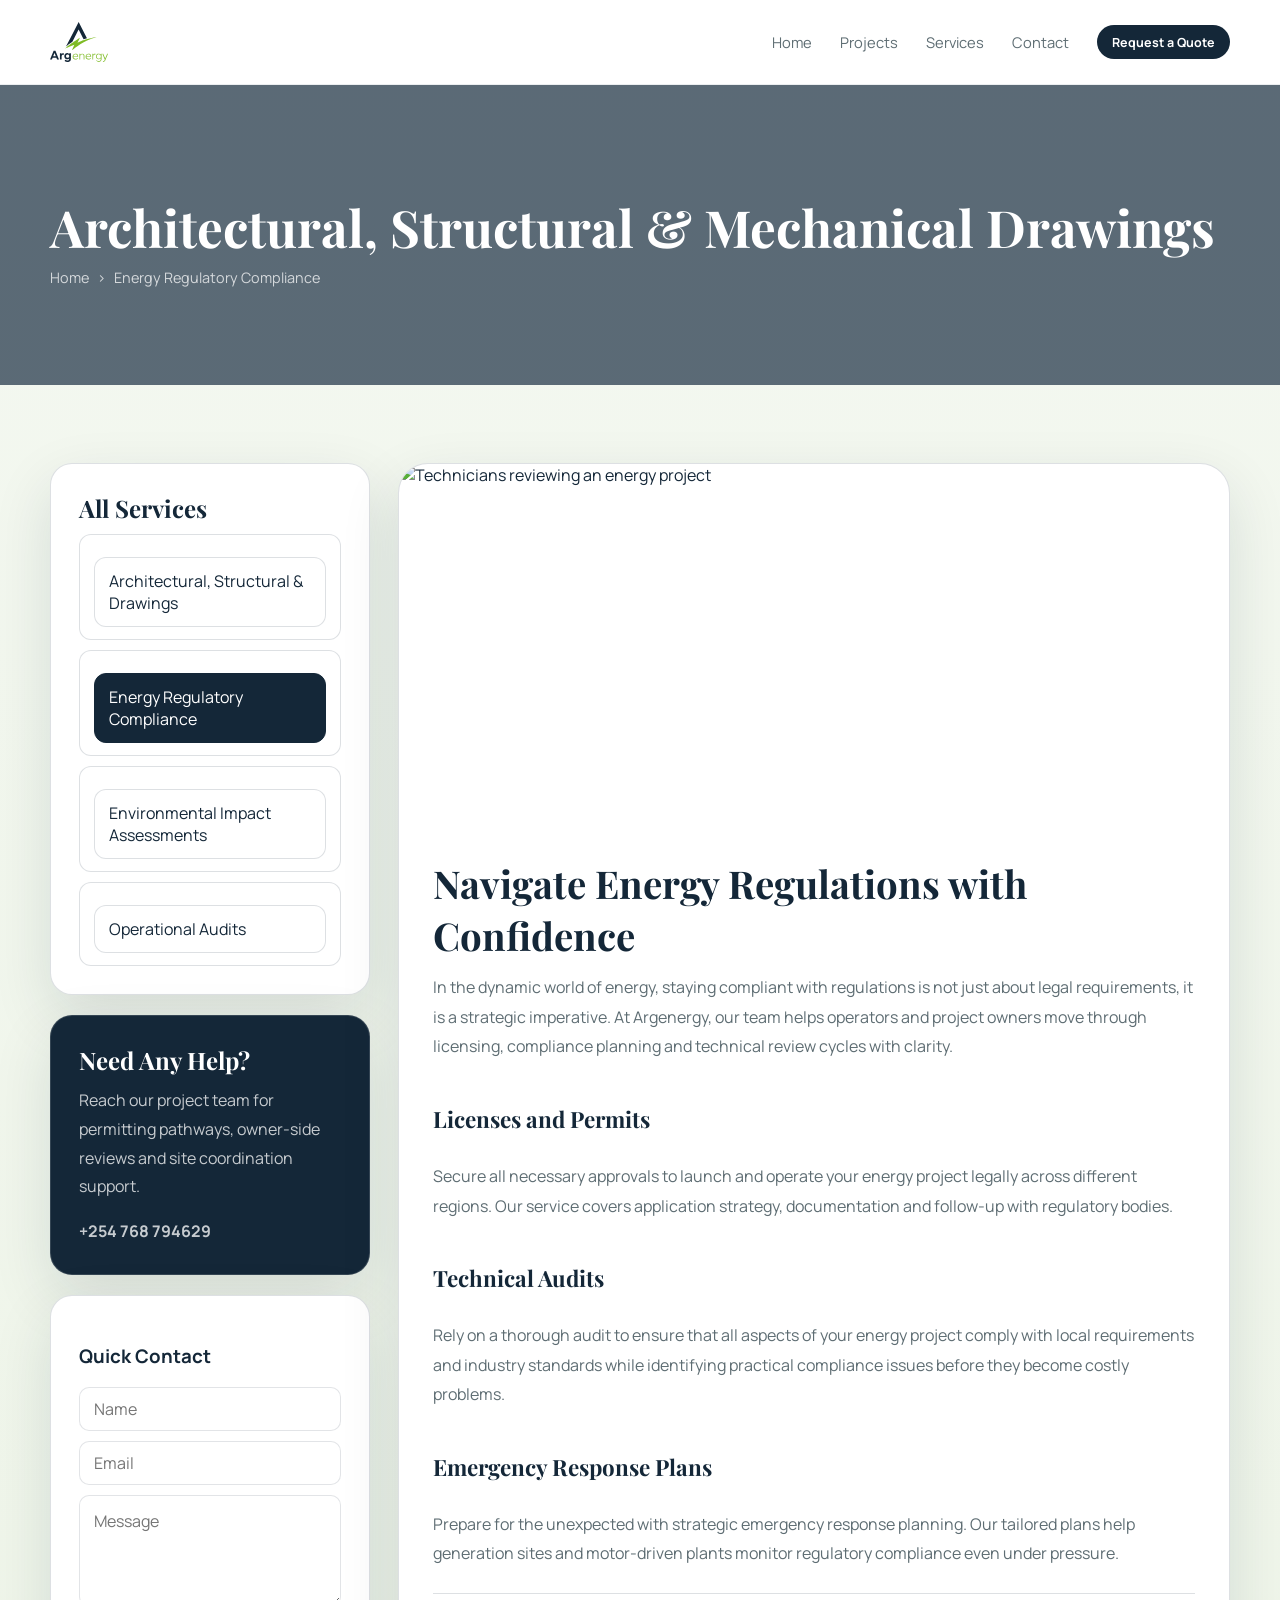
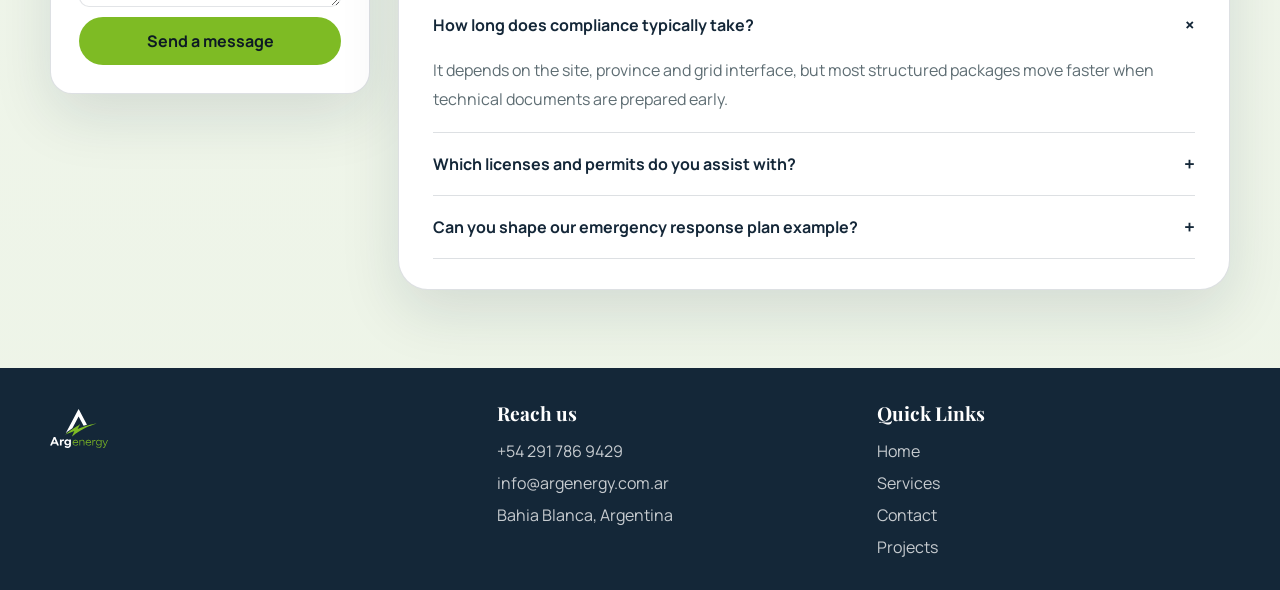
==== compliance.html @ d361cc93 "Initial Argenergy site" ====
<!DOCTYPE html>
<html lang="en">
<head>
  <meta charset="UTF-8">
  <meta name="viewport" content="width=device-width, initial-scale=1.0">
  <title>Argenergy | Compliance</title>
  <link rel="preconnect" href="https://fonts.googleapis.com">
  <link rel="preconnect" href="https://fonts.gstatic.com" crossorigin>
  <link
    href="https://fonts.googleapis.com/css2?family=Manrope:wght@400;500;600;700;800&family=Playfair+Display:wght@600;700;800&display=swap"
    rel="stylesheet"
  >
  <link rel="stylesheet" href="./styles.css">
</head>
<body class="page-body">
  <header class="site-header">
    <div class="wrap">
      <a class="brand" href="./index.html">
        <img class="brand-mark" src="./argenergy-logo.svg" alt="Argenergy logo">
      </a>
      <button class="menu-toggle" type="button" data-menu-toggle aria-label="Toggle navigation">Menu</button>
      <nav class="main-nav" aria-label="Primary">
        <a href="./index.html">Home</a>
        <a href="./projects.html">Projects</a>
        <a href="./services.html">Services</a>
        <a href="./contact.html">Contact</a>
        <a class="button button-small button-navy" href="./contact.html">Request a Quote</a>
      </nav>
    </div>
  </header>

  <main>
    <section class="hero-banner" style="background-image: linear-gradient(180deg, rgba(7,37,68,0.34), rgba(7,37,68,0.34)), url('https://images.unsplash.com/photo-1581092919535-7146ff1a5902?auto=format&fit=crop&w=1600&q=80');">
      <div class="wrap">
        <h2>Architectural, Structural & Mechanical Drawings</h2>
        <div class="breadcrumbs"><span>Home</span><span>&gt;</span><span>Energy Regulatory Compliance</span></div>
      </div>
    </section>

    <section class="section">
      <div class="wrap article-layout">
        <aside class="sidebar-stack">
          <div class="sidebar-card">
            <h3>All Services</h3>
            <ul class="service-menu">
              <li><a href="./compliance.html">Architectural, Structural & Drawings</a></li>
              <li><a class="is-active" href="./compliance.html">Energy Regulatory Compliance</a></li>
              <li><a href="./services.html">Environmental Impact Assessments</a></li>
              <li><a href="./projects.html">Operational Audits</a></li>
            </ul>
          </div>

          <div class="sidebar-card dark">
            <h3>Need Any Help?</h3>
            <p>Reach our project team for permitting pathways, owner-side reviews and site coordination support.</p>
            <p style="margin-top: 16px; font-weight: 700;">+254 768 794629</p>
          </div>

          <div class="form-card">
            <h3>Quick Contact</h3>
            <form class="mini-contact">
              <input type="text" placeholder="Name">
              <input type="email" placeholder="Email">
              <textarea placeholder="Message"></textarea>
              <button class="button button-primary" type="button">Send a message</button>
            </form>
          </div>
        </aside>

        <article class="article-main">
          <img
            src="https://images.unsplash.com/photo-1581092921461-39b9d08a9b7b?auto=format&fit=crop&w=1400&q=80"
            alt="Technicians reviewing an energy project"
          >
          <div class="article-body">
            <h2>Navigate Energy Regulations with Confidence</h2>
            <div class="article-copy">
              <p>
                In the dynamic world of energy, staying compliant with regulations is not just about legal requirements,
                it is a strategic imperative. At Argenergy, our team helps operators and project owners move through licensing,
                compliance planning and technical review cycles with clarity.
              </p>
              <h3>Licenses and Permits</h3>
              <p>
                Secure all necessary approvals to launch and operate your energy project legally across different regions.
                Our service covers application strategy, documentation and follow-up with regulatory bodies.
              </p>
              <h3>Technical Audits</h3>
              <p>
                Rely on a thorough audit to ensure that all aspects of your energy project comply with local requirements
                and industry standards while identifying practical compliance issues before they become costly problems.
              </p>
              <h3>Emergency Response Plans</h3>
              <p>
                Prepare for the unexpected with strategic emergency response planning. Our tailored plans help generation
                sites and motor-driven plants monitor regulatory compliance even under pressure.
              </p>
            </div>

            <div class="faq-list">
              <div class="faq-item" data-accordion>
                <button class="faq-trigger" type="button"><span>How long does compliance typically take?</span><span>+</span></button>
                <div class="faq-panel">It depends on the site, province and grid interface, but most structured packages move faster when technical documents are prepared early.</div>
              </div>
              <div class="faq-item" data-accordion>
                <button class="faq-trigger" type="button"><span>Which licenses and permits do you assist with?</span><span>+</span></button>
                <div class="faq-panel">We assist with owner-side preparation for environmental, municipal, provincial and operating approvals tied to industrial energy facilities.</div>
              </div>
              <div class="faq-item" data-accordion>
                <button class="faq-trigger" type="button"><span>Can you shape our emergency response plan example?</span><span>+</span></button>
                <div class="faq-panel">Yes. We adapt response structures to the fuel type, layout, staffing model and external-response environment of the site.</div>
              </div>
            </div>
          </div>
        </article>
      </div>
    </section>
  </main>

  <footer class="footer">
    <div class="wrap">
      <div>
        <a class="brand" href="./index.html">
          <img class="brand-mark" src="./argenergy-logo-on-dark.svg" alt="Argenergy logo">
        </a>
      </div>
      <div>
        <h4>Reach us</h4>
        <ul>
          <li>+54 291 786 9429</li>
          <li>info@argenergy.com.ar</li>
          <li>Bahia Blanca, Argentina</li>
        </ul>
      </div>
      <div>
        <h4>Quick Links</h4>
        <ul>
          <li><a href="./index.html">Home</a></li>
          <li><a href="./services.html">Services</a></li>
          <li><a href="./contact.html">Contact</a></li>
          <li><a href="./projects.html">Projects</a></li>
        </ul>
      </div>
    </div>
  </footer>

  <script src="./script.js"></script>
</body>
</html>
---- styles.css ----
:root {
  --navy: #142738;
  --navy-deep: #0d1a24;
  --navy-soft: #355467;
  --gold: #7ebb24;
  --gold-deep: #679d1e;
  --sky: #f3f8f0;
  --sky-strong: #e2eddc;
  --ink: #142738;
  --muted: #5e6d73;
  --white: #ffffff;
  --line: rgba(20, 39, 56, 0.14);
  --line-strong: rgba(255, 255, 255, 0.16);
  --card-shadow: 0 22px 60px rgba(20, 39, 56, 0.12);
  --hero-shadow: inset 0 0 0 999px rgba(20, 39, 56, 0.5);
  --radius-lg: 30px;
  --radius-md: 22px;
  --radius-sm: 14px;
  --container: 1180px;
}

* {
  box-sizing: border-box;
}

html {
  scroll-behavior: smooth;
}

body {
  margin: 0;
  font-family: "Manrope", sans-serif;
  color: var(--ink);
  background: var(--sky);
}

img {
  display: block;
  max-width: 100%;
}

a {
  color: inherit;
  text-decoration: none;
}

button,
input,
select,
textarea {
  font: inherit;
}

.page-body {
  background: linear-gradient(180deg, #f4f8f1 0%, #edf4e7 100%);
}

.components-body {
  background: #f0f2ec;
}

.mockup-body {
  min-height: 100vh;
  background: linear-gradient(135deg, #142738 0%, #36513f 48%, #edf2e8 48%, #ffffff 100%);
}

.wrap {
  width: min(calc(100% - 36px), var(--container));
  margin: 0 auto;
}

.site-header {
  background: var(--white);
  border-bottom: 1px solid rgba(7, 38, 69, 0.08);
  position: sticky;
  top: 0;
  z-index: 20;
}

.site-header .wrap {
  display: flex;
  align-items: center;
  justify-content: space-between;
  gap: 24px;
  min-height: 84px;
}

.brand {
  display: inline-flex;
  align-items: center;
  gap: 0;
}

.brand-mark {
  width: 58px;
  height: 58px;
  object-fit: contain;
  flex: 0 0 auto;
}

.menu-toggle {
  display: none;
  width: 48px;
  height: 48px;
  border: 1px solid var(--line);
  border-radius: 14px;
  background: var(--white);
  color: var(--navy);
}

.main-nav {
  display: flex;
  align-items: center;
  gap: 28px;
  font-size: 0.92rem;
  color: var(--muted);
}

.main-nav a:hover,
.main-nav a:focus-visible {
  color: var(--navy);
}

.button {
  display: inline-flex;
  align-items: center;
  justify-content: center;
  min-height: 48px;
  padding: 0 22px;
  border-radius: 999px;
  border: 1px solid transparent;
  font-weight: 700;
  transition: transform 180ms ease, background 180ms ease, color 180ms ease;
}

.button:hover,
.button:focus-visible {
  transform: translateY(-1px);
}

.button-primary {
  background: var(--gold);
  color: var(--navy-deep);
}

.button-primary:hover,
.button-primary:focus-visible {
  background: var(--gold-deep);
}

.button-secondary {
  background: transparent;
  border-color: rgba(255, 255, 255, 0.28);
  color: var(--white);
}

.button-navy {
  background: var(--navy);
  color: var(--white);
}

.button-ghost {
  border-color: var(--line);
  color: var(--navy);
  background: var(--white);
}

.button-small {
  min-height: 34px;
  padding: 0 14px;
  font-size: 0.78rem;
}

.hero-banner {
  color: var(--white);
  background-size: cover;
  background-position: center;
  box-shadow: var(--hero-shadow);
}

.hero-banner .wrap {
  min-height: 300px;
  display: flex;
  flex-direction: column;
  justify-content: center;
  padding: 56px 0;
}

.hero-banner p,
.eyebrow {
  margin: 0;
  font-size: 0.82rem;
  letter-spacing: 0.08em;
  text-transform: uppercase;
  color: rgba(255, 255, 255, 0.76);
}

.hero-banner h1,
.hero-banner h2,
.section-title h2,
.feature-copy h2,
.contact-card h2,
.mockup-copy h1,
.components-title h1 {
  margin: 0;
  font-family: "Playfair Display", serif;
  line-height: 1.04;
}

.hero-banner h1 {
  font-size: clamp(2.8rem, 5vw, 4.8rem);
  max-width: 12ch;
}

.hero-banner h2 {
  margin-top: 18px;
  font-size: clamp(2rem, 4vw, 3.5rem);
}

.breadcrumbs {
  display: inline-flex;
  gap: 8px;
  margin-top: 14px;
  color: rgba(255, 255, 255, 0.74);
  font-size: 0.9rem;
}

.section {
  padding: 78px 0;
}

.section-title {
  max-width: 680px;
  margin-bottom: 36px;
}

.section-title.centered {
  margin-left: auto;
  margin-right: auto;
  text-align: center;
}

.section-title .eyebrow {
  color: var(--gold);
  margin-bottom: 12px;
}

.section-title h2 {
  font-size: clamp(2.1rem, 4vw, 3.3rem);
  margin-bottom: 14px;
  color: var(--ink);
}

.section-title p {
  margin: 0;
  color: var(--muted);
  line-height: 1.8;
}

.landing-hero {
  background:
    linear-gradient(180deg, rgba(9, 41, 75, 0.14), rgba(9, 41, 75, 0.14)),
    url("https://images.unsplash.com/photo-1541976590-713941681591?auto=format&fit=crop&w=1600&q=80") center/cover no-repeat;
  min-height: 480px;
}

.landing-hero .wrap {
  min-height: 480px;
  display: flex;
  align-items: flex-end;
  padding-bottom: 0;
}

.intro-panel {
  width: min(100%, 970px);
  margin-bottom: -86px;
  background: var(--navy);
  color: var(--white);
  padding: 40px 48px;
  display: grid;
  grid-template-columns: 1.25fr 0.9fr;
  gap: 32px;
  box-shadow: var(--card-shadow);
}

.intro-panel h1 {
  font-family: "Playfair Display", serif;
  font-size: clamp(2.2rem, 4vw, 3.5rem);
  margin: 0 0 16px;
  line-height: 1.02;
}

.intro-panel p {
  margin: 0;
  color: rgba(255, 255, 255, 0.82);
  line-height: 1.9;
}

.intro-actions {
  display: flex;
  align-items: flex-end;
  justify-content: space-between;
  gap: 16px;
  flex-wrap: wrap;
}

.service-grid {
  display: grid;
  grid-template-columns: repeat(3, 1fr);
  gap: 24px;
}

.service-grid.five-up {
  grid-template-columns: repeat(3, 1fr);
}

.service-card,
.audit-card,
.component-card,
.project-thumb,
.sidebar-card,
.form-card {
  background: var(--white);
  border-radius: var(--radius-md);
  border: 1px solid var(--line);
  box-shadow: var(--card-shadow);
}

.service-card {
  overflow: hidden;
}

.service-card img {
  aspect-ratio: 4 / 3;
  width: 100%;
  object-fit: cover;
}

.service-card .card-copy {
  padding: 20px 22px 24px;
}

.service-card h3,
.audit-card h3,
.project-copy h3,
.sidebar-card h3 {
  margin: 0 0 10px;
  font-family: "Playfair Display", serif;
  font-size: 1.5rem;
}

.service-card p,
.audit-card p,
.project-copy p,
.sidebar-card p,
.feature-copy p,
.contact-card p,
.form-card p,
.components-title p,
.mockup-copy p {
  margin: 0;
  color: var(--muted);
  line-height: 1.8;
}

.service-card .card-link,
.inline-link {
  display: inline-flex;
  align-items: center;
  gap: 8px;
  margin-top: 14px;
  color: var(--navy);
  font-weight: 700;
  font-size: 0.9rem;
}

.audit-band {
  background: var(--navy);
  color: var(--white);
}

.audit-band .section-title h2,
.audit-band .section-title p {
  color: var(--white);
}

.audit-grid {
  display: grid;
  grid-template-columns: repeat(3, 1fr);
  gap: 24px;
}

.audit-card {
  padding: 28px;
  background: rgba(255, 255, 255, 0.08);
  border-color: var(--line-strong);
  box-shadow: none;
}

.audit-icon {
  width: 62px;
  height: 62px;
  margin-bottom: 18px;
  border-radius: 18px;
  background: rgba(241, 181, 28, 0.16);
  color: var(--gold);
  display: grid;
  place-items: center;
  font-size: 1.6rem;
  font-weight: 800;
}

.image-copy {
  display: grid;
  grid-template-columns: 0.9fr 1.1fr;
  gap: 32px;
  align-items: center;
}

.image-copy img {
  border-radius: var(--radius-lg);
  min-height: 420px;
  width: 100%;
  object-fit: cover;
  box-shadow: var(--card-shadow);
}

.cta-strip {
  background:
    linear-gradient(180deg, rgba(6, 37, 70, 0.24), rgba(6, 37, 70, 0.24)),
    url("https://images.unsplash.com/photo-1500530855697-b586d89ba3ee?auto=format&fit=crop&w=1400&q=80") center/cover no-repeat;
  color: var(--white);
  border-radius: var(--radius-lg);
  padding: 40px 48px;
  display: flex;
  align-items: center;
  justify-content: space-between;
  gap: 24px;
}

.cta-strip h3 {
  margin: 0 0 12px;
  font-family: "Playfair Display", serif;
  font-size: clamp(1.8rem, 3vw, 2.6rem);
}

.faq-grid {
  display: grid;
  grid-template-columns: 0.85fr 1.15fr;
  gap: 28px;
}

.sidebar-stack,
.contact-stack {
  display: grid;
  gap: 20px;
}

.sidebar-card,
.form-card,
.contact-card {
  padding: 28px;
}

.sidebar-card.dark {
  background: var(--navy);
  color: var(--white);
  border-color: rgba(255, 255, 255, 0.14);
}

.sidebar-card.dark p,
.sidebar-card.dark li {
  color: rgba(255, 255, 255, 0.76);
}

.service-menu {
  padding: 0;
  margin: 0;
  list-style: none;
}

.service-menu a,
.sidebar-card li {
  display: block;
  padding: 12px 14px;
  border: 1px solid var(--line);
  border-radius: 12px;
  margin-top: 10px;
  background: rgba(255, 255, 255, 0.76);
}

.sidebar-card.dark .service-menu a {
  background: rgba(255, 255, 255, 0.08);
  border-color: rgba(255, 255, 255, 0.14);
}

.service-menu a.is-active {
  background: var(--navy);
  color: var(--white);
  border-color: var(--navy);
}

.mini-contact {
  display: grid;
  gap: 10px;
  margin-top: 18px;
}

.mini-contact input,
.mini-contact textarea,
.mini-contact select,
.contact-form input,
.contact-form textarea,
.contact-form select {
  width: 100%;
  border: 1px solid rgba(19, 36, 56, 0.12);
  background: rgba(255, 255, 255, 0.92);
  border-radius: 10px;
  min-height: 44px;
  padding: 0 14px;
  color: var(--ink);
}

.mini-contact textarea,
.contact-form textarea {
  min-height: 112px;
  padding: 14px;
  resize: vertical;
}

.article-layout {
  display: grid;
  grid-template-columns: 320px 1fr;
  gap: 28px;
  align-items: start;
}

.article-main {
  background: var(--white);
  border-radius: var(--radius-lg);
  border: 1px solid var(--line);
  box-shadow: var(--card-shadow);
  overflow: hidden;
}

.article-main img {
  width: 100%;
  aspect-ratio: 16 / 7;
  object-fit: cover;
}

.article-body {
  padding: 30px 34px;
}

.article-body h2,
.article-body h3 {
  margin: 0 0 12px;
  font-family: "Playfair Display", serif;
}

.article-body h2 {
  font-size: clamp(2rem, 3vw, 2.9rem);
}

.article-body h3 {
  margin-top: 26px;
  font-size: 1.4rem;
}

.article-body p {
  margin: 0;
  color: var(--muted);
  line-height: 1.85;
}

.article-copy {
  display: grid;
  gap: 16px;
}

.faq-list {
  margin-top: 24px;
  border-top: 1px solid var(--line);
}

.faq-item {
  border-bottom: 1px solid var(--line);
}

.faq-trigger {
  width: 100%;
  border: 0;
  background: transparent;
  color: var(--ink);
  padding: 18px 0;
  display: flex;
  align-items: center;
  justify-content: space-between;
  gap: 16px;
  text-align: left;
  font-weight: 700;
  cursor: pointer;
}

.faq-trigger span:last-child {
  color: var(--navy);
  font-size: 1.2rem;
}

.faq-panel {
  max-height: 0;
  overflow: hidden;
  color: var(--muted);
  line-height: 1.8;
  transition: max-height 180ms ease;
}

.faq-item.is-open .faq-panel {
  max-height: 180px;
  padding-bottom: 18px;
}

.faq-item.is-open .faq-trigger span:last-child {
  transform: rotate(45deg);
}

.contact-card {
  background: var(--navy);
  color: var(--white);
  display: grid;
  grid-template-columns: 0.85fr 1.15fr;
  gap: 24px;
}

.contact-card h2,
.contact-card h3,
.project-stage h2 {
  color: var(--white);
}

.contact-card p,
.contact-info li,
.footer p,
.footer li {
  color: rgba(255, 255, 255, 0.76);
}

.contact-info {
  list-style: none;
  padding: 0;
  margin: 20px 0 0;
  display: grid;
  gap: 14px;
}

.contact-form {
  display: grid;
  gap: 12px;
}

.contact-form .button {
  width: 100%;
}

.footer {
  background: var(--navy);
  color: var(--white);
  padding: 32px 0;
}

.footer .wrap {
  display: grid;
  grid-template-columns: 0.95fr 0.8fr 0.8fr;
  gap: 28px;
  align-items: start;
}

.footer h4 {
  margin: 0 0 14px;
  font-family: "Playfair Display", serif;
  font-size: 1.2rem;
}

.footer ul {
  padding: 0;
  margin: 0;
  list-style: none;
  display: grid;
  gap: 10px;
}

.projects-hero {
  background:
    linear-gradient(180deg, rgba(7, 37, 68, 0.28), rgba(7, 37, 68, 0.28)),
    url("https://images.unsplash.com/photo-1517048676732-d65bc937f952?auto=format&fit=crop&w=1600&q=80") center/cover no-repeat;
}

.project-grid {
  display: grid;
  grid-template-columns: repeat(3, 1fr);
  gap: 12px;
}

.project-thumb {
  position: relative;
  overflow: hidden;
  min-height: 220px;
  border-radius: 0;
}

.project-thumb img {
  width: 100%;
  height: 100%;
  object-fit: cover;
}

.project-thumb::after {
  content: "";
  position: absolute;
  inset: 0;
  background: linear-gradient(180deg, transparent, rgba(5, 18, 33, 0.68));
}

.project-copy {
  position: absolute;
  inset: auto 18px 18px;
  z-index: 1;
  color: var(--white);
}

.project-copy p {
  color: rgba(255, 255, 255, 0.78);
}

.project-stage {
  padding: 64px 0 80px;
}

.project-stage-shell {
  position: relative;
  min-height: 760px;
  background:
    linear-gradient(0deg, rgba(255, 255, 255, 0.04), rgba(255, 255, 255, 0.04)),
    rgba(14, 24, 34, 0.92);
  border-radius: 36px;
  overflow: hidden;
  box-shadow: var(--card-shadow);
}

.project-stage-grid {
  position: absolute;
  inset: 0;
  display: grid;
  grid-template-columns: repeat(4, 1fr);
  gap: 12px;
  padding: 28px;
  opacity: 0.16;
}

.project-stage-grid img {
  width: 100%;
  height: 168px;
  object-fit: cover;
  border-radius: 10px;
}

.project-stage-focus {
  position: absolute;
  inset: 110px 150px 180px;
  background: #000;
  padding: 20px;
  display: grid;
  place-items: center;
}

.project-stage-focus img {
  width: 100%;
  height: 100%;
  object-fit: contain;
}

.project-stage-meta {
  position: absolute;
  left: 58px;
  top: 34px;
  color: rgba(255, 255, 255, 0.86);
}

.project-stage-meta h2 {
  margin: 0 0 8px;
  font-size: clamp(1.8rem, 3vw, 2.7rem);
}

.project-stage-arrows {
  position: absolute;
  inset: 0;
  pointer-events: none;
}

.stage-arrow {
  pointer-events: auto;
  position: absolute;
  top: 50%;
  width: 48px;
  height: 48px;
  margin-top: -24px;
  border: 1px solid rgba(255, 255, 255, 0.18);
  border-radius: 50%;
  background: rgba(255, 255, 255, 0.04);
  color: var(--white);
  display: grid;
  place-items: center;
  cursor: pointer;
}

.stage-arrow.prev {
  left: 52px;
}

.stage-arrow.next {
  right: 52px;
}

.project-thumbs {
  position: absolute;
  left: 58px;
  right: 58px;
  bottom: 36px;
  display: grid;
  grid-template-columns: repeat(6, minmax(0, 1fr));
  gap: 12px;
}

.project-thumb-button {
  border: 0;
  padding: 0;
  border-radius: 10px;
  overflow: hidden;
  cursor: pointer;
  opacity: 0.66;
  box-shadow: inset 0 0 0 2px transparent;
}

.project-thumb-button.is-active {
  opacity: 1;
  box-shadow: inset 0 0 0 2px var(--gold);
}

.project-thumb-button img {
  width: 100%;
  height: 92px;
  object-fit: cover;
}

.components-shell {
  padding: 54px 0 80px;
}

.components-title {
  margin-bottom: 34px;
}

.components-title h1 {
  font-size: clamp(2.5rem, 5vw, 4.4rem);
  margin-bottom: 12px;
}

.component-layout {
  display: grid;
  grid-template-columns: 0.9fr 1.1fr;
  gap: 24px;
}

.component-card {
  padding: 26px;
  background: rgba(255, 255, 255, 0.84);
  box-shadow: none;
}

.component-card h2 {
  margin: 0 0 18px;
  font-family: "Playfair Display", serif;
}

.swatch-grid,
.ui-kit-grid,
.gallery-grid {
  display: grid;
  gap: 14px;
}

.swatch-grid {
  grid-template-columns: repeat(4, 1fr);
}

.swatch {
  border-radius: 18px;
  overflow: hidden;
  border: 1px solid rgba(19, 36, 56, 0.08);
}

.swatch span {
  display: block;
  padding: 18px 16px;
  background: rgba(255, 255, 255, 0.7);
  font-weight: 700;
  text-align: center;
}

.swatch .chip {
  height: 90px;
}

.ui-kit-grid {
  grid-template-columns: repeat(2, 1fr);
}

.kit-block {
  padding: 18px;
  border-radius: 18px;
  border: 1px solid rgba(19, 36, 56, 0.08);
  background: #fff;
}

.kit-block input {
  width: 100%;
  min-height: 44px;
  border: 1px solid var(--line);
  border-radius: 10px;
  padding: 0 14px;
  margin-top: 10px;
}

.gallery-grid {
  grid-template-columns: repeat(4, 1fr);
}

.gallery-grid img {
  width: 100%;
  aspect-ratio: 3 / 4;
  object-fit: cover;
  border-radius: 16px;
}

.mockup-page {
  min-height: 100vh;
  display: grid;
  place-items: center;
  padding: 48px 24px;
}

.mockup-shell {
  width: min(100%, 1280px);
  min-height: 720px;
  background: linear-gradient(90deg, #0b4380 0%, #0f487f 33%, #5f89b5 48%, #f2f4f7 48%, #ffffff 100%);
  border-radius: 40px;
  overflow: hidden;
  display: grid;
  grid-template-columns: 0.9fr 1.1fr;
  box-shadow: 0 36px 90px rgba(8, 33, 58, 0.22);
}

.mockup-copy {
  padding: 70px 66px;
  color: var(--white);
  display: flex;
  flex-direction: column;
  justify-content: center;
}

.mockup-copy h1 {
  font-size: clamp(3rem, 6vw, 5.8rem);
  margin-bottom: 18px;
}

.mockup-copy h1 span {
  color: var(--gold);
}

.mockup-badges {
  display: flex;
  gap: 14px;
  margin-top: 28px;
  flex-wrap: wrap;
}

.badge {
  display: inline-flex;
  align-items: center;
  gap: 10px;
  padding: 12px 18px;
  border-radius: 999px;
  background: rgba(255, 255, 255, 0.08);
  border: 1px solid rgba(255, 255, 255, 0.16);
  color: var(--white);
  font-weight: 700;
}

.badge.gold {
  background: var(--gold);
  color: var(--navy-deep);
  border-color: transparent;
}

.mockup-preview {
  padding: 48px 56px 48px 20px;
  display: flex;
  align-items: center;
}

.mockup-preview-card {
  width: 100%;
  background: #fff;
  border-radius: 24px;
  box-shadow: 0 24px 50px rgba(11, 64, 116, 0.12);
  overflow: hidden;
}

.preview-header {
  height: 26px;
  background: #f3f6fa;
}

.preview-grid {
  display: grid;
  grid-template-columns: 1.35fr 0.75fr;
}

.preview-left,
.preview-right {
  padding: 18px;
}

.preview-panel {
  border-radius: 18px;
  overflow: hidden;
  margin-bottom: 16px;
  background: #fff;
  border: 1px solid rgba(19, 36, 56, 0.08);
}

.preview-panel img {
  width: 100%;
  height: 150px;
  object-fit: cover;
}

.preview-copy {
  padding: 14px;
}

.preview-row {
  display: grid;
  grid-template-columns: repeat(3, 1fr);
  gap: 12px;
}

.preview-card {
  border-radius: 14px;
  overflow: hidden;
  border: 1px solid rgba(19, 36, 56, 0.08);
}

.preview-card img {
  width: 100%;
  height: 88px;
  object-fit: cover;
}

.preview-card span {
  display: block;
  padding: 10px;
  font-size: 0.76rem;
  font-weight: 700;
}

.preview-stack {
  display: grid;
  gap: 12px;
}

.preview-stack .audit-card {
  min-height: 124px;
}

.page-spacer {
  height: 96px;
}

@media (max-width: 1120px) {
  .intro-panel,
  .image-copy,
  .faq-grid,
  .contact-card,
  .article-layout,
  .component-layout,
  .mockup-shell {
    grid-template-columns: 1fr;
  }

  .service-grid,
  .service-grid.five-up,
  .audit-grid,
  .project-grid,
  .footer .wrap,
  .project-thumbs {
    grid-template-columns: repeat(2, 1fr);
  }

  .project-stage-focus {
    inset: 120px 70px 220px;
  }

  .mockup-preview {
    padding-top: 0;
  }
}

@media (max-width: 760px) {
  .wrap {
    width: min(calc(100% - 22px), var(--container));
  }

  .site-header .wrap {
    min-height: 74px;
  }

  .menu-toggle {
    display: grid;
    place-items: center;
  }

  .main-nav {
    display: none;
    position: absolute;
    top: calc(100% + 10px);
    left: 12px;
    right: 12px;
    padding: 18px;
    border-radius: 22px;
    background: var(--white);
    border: 1px solid var(--line);
    box-shadow: var(--card-shadow);
    flex-direction: column;
    align-items: flex-start;
  }

  .site-header.is-open .main-nav {
    display: flex;
  }

  .intro-panel {
    padding: 30px 24px;
    margin-bottom: -40px;
  }

  .hero-banner .wrap,
  .landing-hero .wrap {
    min-height: 360px;
  }

  .section {
    padding: 58px 0;
  }

  .service-grid,
  .service-grid.five-up,
  .audit-grid,
  .project-grid,
  .footer .wrap,
  .swatch-grid,
  .ui-kit-grid,
  .gallery-grid,
  .project-thumbs {
    grid-template-columns: 1fr;
  }

  .cta-strip,
  .sidebar-card,
  .form-card,
  .contact-card,
  .article-body,
  .component-card {
    padding: 22px;
  }

  .project-stage-shell {
    min-height: 940px;
  }

  .project-stage-focus {
    inset: 160px 18px 300px;
  }

  .project-stage-meta {
    left: 22px;
    right: 22px;
  }

  .stage-arrow.prev {
    left: 18px;
  }

  .stage-arrow.next {
    right: 18px;
  }

  .project-thumbs {
    left: 18px;
    right: 18px;
    bottom: 18px;
  }

  .mockup-copy,
  .mockup-preview {
    padding: 28px 22px;
  }
}
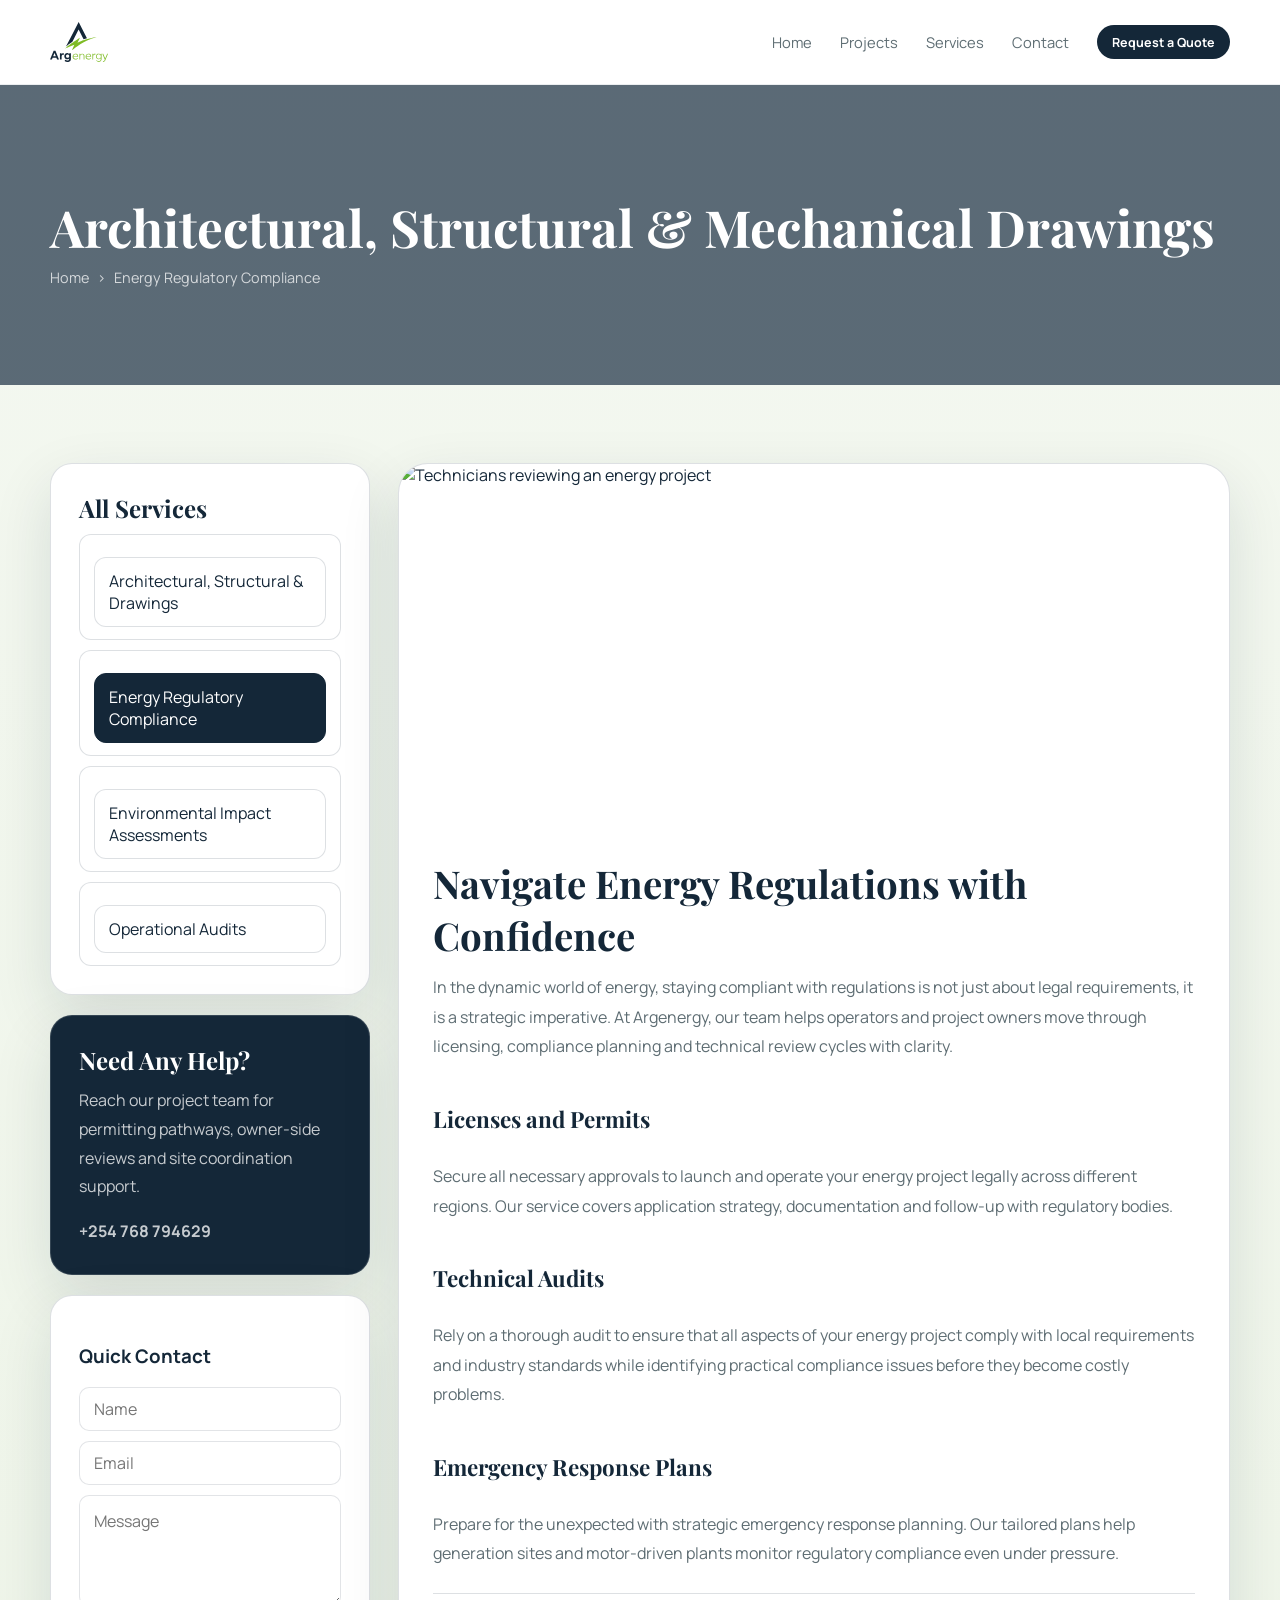
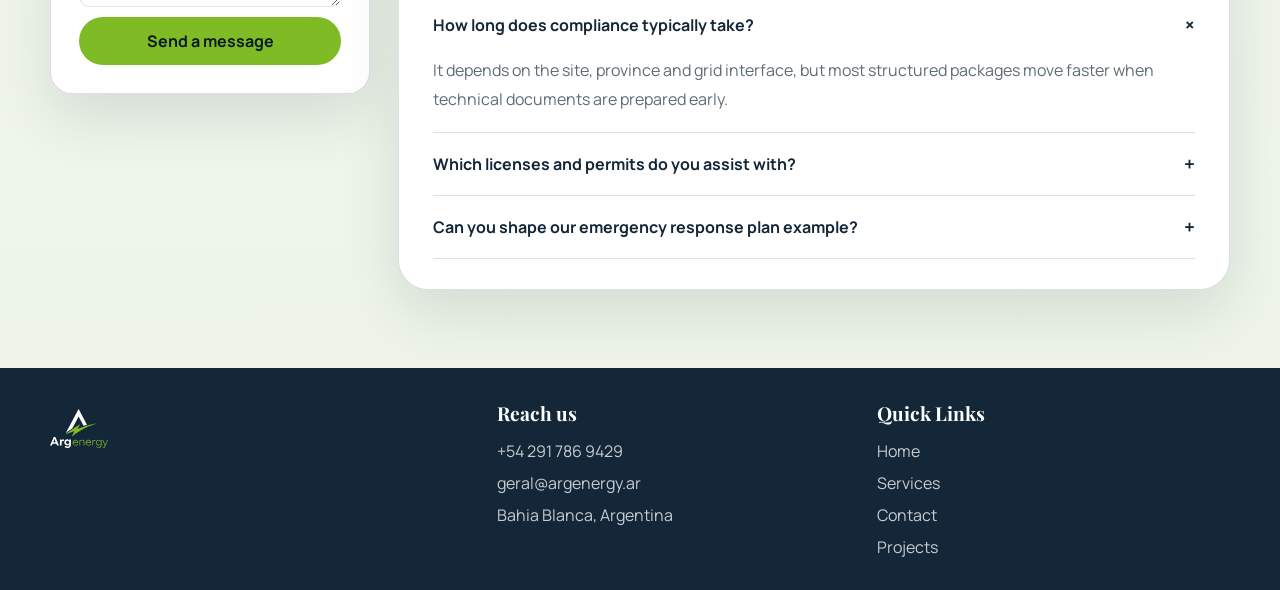
==== commit 08e1bf64: "Update company email" ====
--- a/compliance.html
+++ b/compliance.html
@@ -128,7 +128,7 @@
         <h4>Reach us</h4>
         <ul>
           <li>+54 291 786 9429</li>
-          <li>info@argenergy.com.ar</li>
+          <li>geral@argenergy.ar</li>
           <li>Bahia Blanca, Argentina</li>
         </ul>
       </div>
